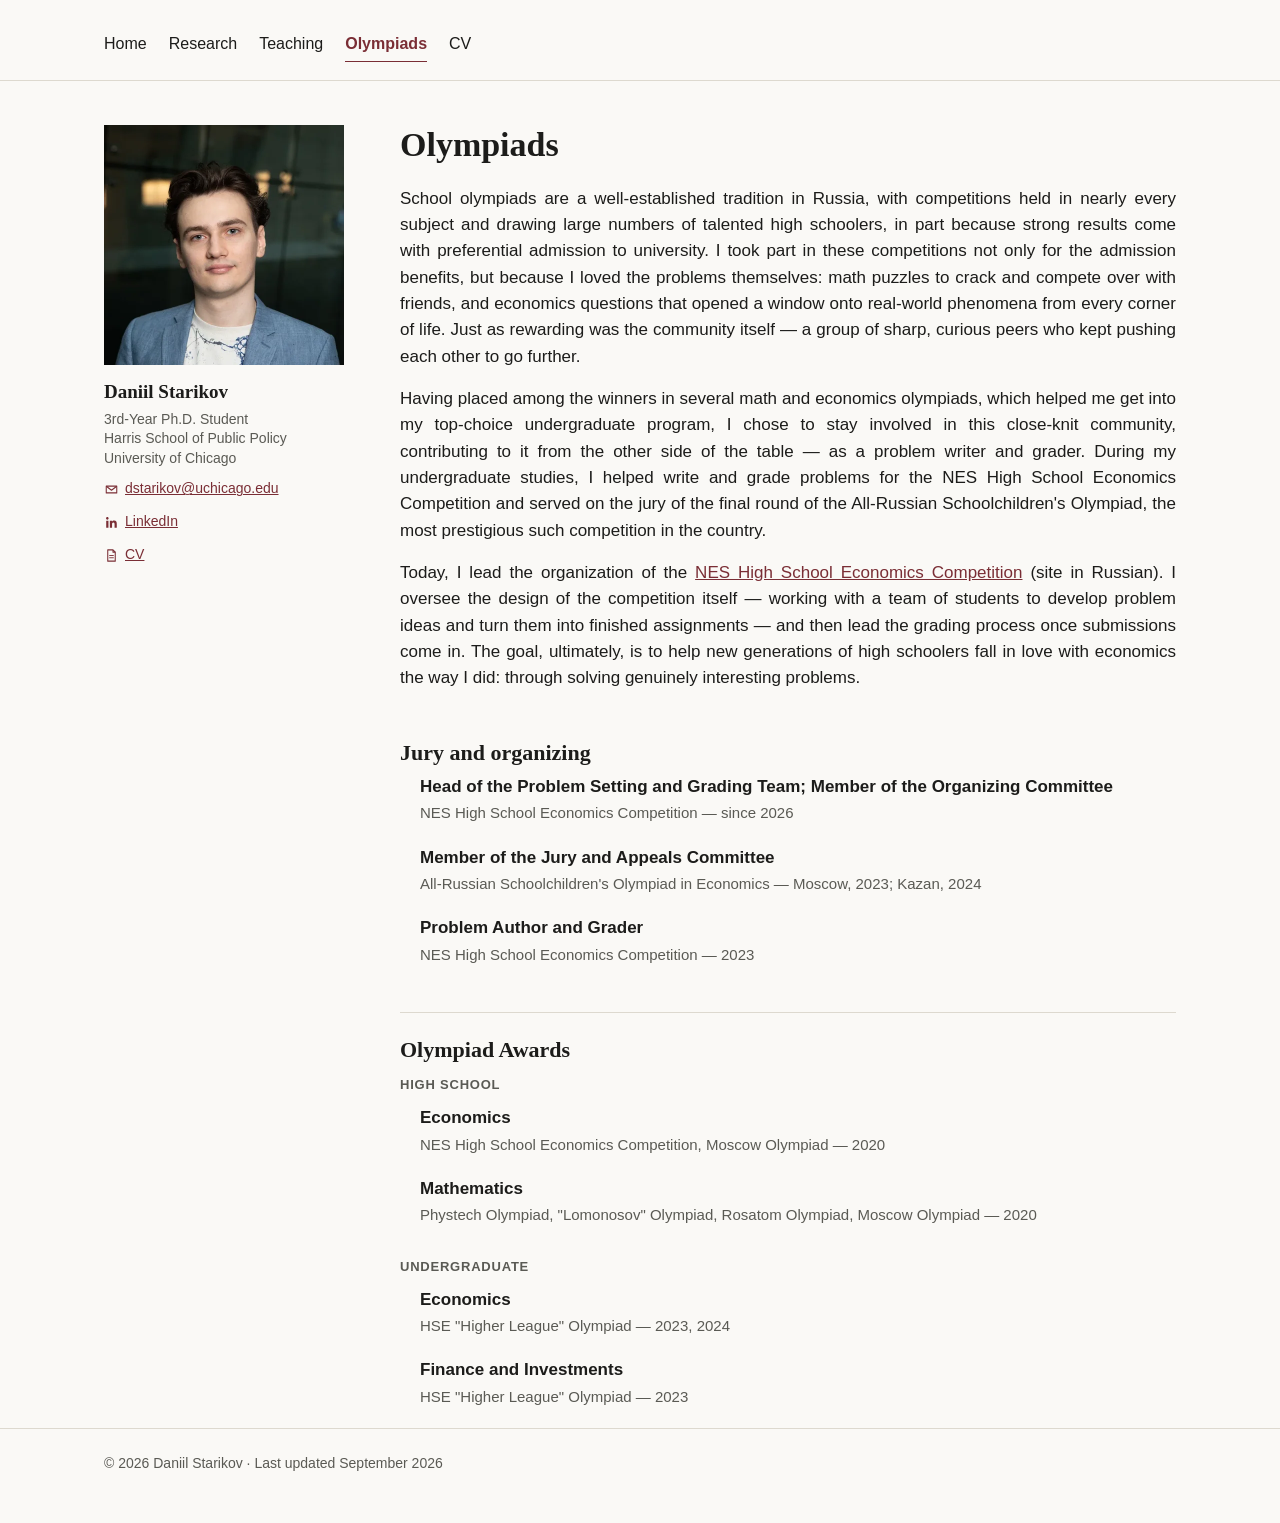
==== olympiads.html @ 8132644c "Initial commit: personal academic website" ====
<!DOCTYPE html>
<html lang="en">
<head>
<meta charset="UTF-8">
<meta name="viewport" content="width=device-width, initial-scale=1">
<title>Olympiads — Daniil Starikov</title>
<link rel="stylesheet" href="style.css">

<!--
  GOOGLE ANALYTICS — same block as index.html.
-->
</head>
<body>

<header class="site-header">
  <div class="wrap">
    <nav class="site-nav">
      <a href="index.html">Home</a>
      <a href="research.html">Research</a>
      <a href="teaching.html">Teaching</a>
      <a href="olympiads.html" class="active">Olympiads</a>
      <a href="cv.pdf">CV</a>
    </nav>
  </div>
</header>

<main class="wrap layout">
  <aside class="sidebar">
    <img src="photo.webp" alt="Daniil Starikov" class="avatar">
    <p class="sidebar-name">Daniil Starikov</p>
    <p class="sidebar-role">3rd-Year Ph.D. Student<br>Harris School of Public Policy<br>University of Chicago</p>
    <ul class="sidebar-links">
      <li><a href="mailto:dstarikov@uchicago.edu"><svg class="icon" viewBox="0 0 20 20" fill="none" aria-hidden="true"><path d="M3 5.5h14v9H3z" stroke="currentColor" stroke-width="1.4" stroke-linejoin="round"/><path d="M3.5 6l6.5 5 6.5-5" stroke="currentColor" stroke-width="1.4" stroke-linecap="round" stroke-linejoin="round"/></svg>dstarikov@uchicago.edu</a></li>
      <li><a href="https://www.linkedin.com/in/dstarikov/"><svg class="icon" viewBox="0 0 24 24" fill="currentColor" aria-hidden="true"><path d="M20.447 20.452h-3.554v-5.569c0-1.328-.027-3.037-1.852-3.037-1.853 0-2.136 1.445-2.136 2.939v5.667H9.351V9h3.414v1.561h.046c.477-.9 1.637-1.85 3.37-1.85 3.601 0 4.267 2.37 4.267 5.455v6.286zM5.337 7.433c-1.144 0-2.063-.926-2.063-2.065 0-1.138.92-2.063 2.063-2.063 1.14 0 2.064.925 2.064 2.063 0 1.139-.925 2.065-2.064 2.065zm1.782 13.019H3.555V9h3.564v11.452z"/></svg>LinkedIn</a></li>
      <li><a href="cv.pdf"><svg class="icon" viewBox="0 0 20 20" fill="none" aria-hidden="true"><path d="M5 2.5h7l3 3v12H5z" stroke="currentColor" stroke-width="1.4" stroke-linejoin="round"/><path d="M12 2.5v3h3" stroke="currentColor" stroke-width="1.4" stroke-linejoin="round"/><path d="M7.5 10h5M7.5 13h5" stroke="currentColor" stroke-width="1.2" stroke-linecap="round"/></svg>CV</a></li>
    </ul>
  </aside>

  <div class="content">
  <h1>Olympiads</h1>

  <p>
    School olympiads are a well-established tradition in Russia, with
    competitions held in nearly every subject and drawing large numbers of
    talented high schoolers, in part because strong results come with
    preferential admission to university. I took part in these competitions
    not only for the admission benefits, but because I loved the problems
    themselves: math puzzles to crack and compete over with friends, and
    economics questions that opened a window onto real-world phenomena from
    every corner of life. Just as rewarding was the community itself — a
    group of sharp, curious peers who kept pushing each other to go
    further.
  </p>

  <p>
    Having placed among the winners in several math and economics
    olympiads, which helped me get into my top-choice undergraduate
    program, I chose
    to stay involved in this close-knit community, contributing to it from
    the other side of the table — as a problem writer and grader. During
    my undergraduate studies,
    I helped write and grade problems for the NES High School Economics
    Competition and served on the jury of the final round of the
    All-Russian Schoolchildren's Olympiad, the most prestigious such
    competition in the country.
  </p>

  <p>
    Today, I lead the organization of the
    <a href="https://schoolcontest.nes.ru/">NES High School Economics Competition</a>
    (site in Russian). I oversee the design of the competition itself —
    working with a team of students to develop problem ideas and turn them
    into finished assignments — and then lead the grading process once
    submissions come in. The goal, ultimately, is to help new generations
    of high schoolers fall in love with economics the way I did: through
    solving genuinely interesting problems.
  </p>

  <h2>Jury and organizing</h2>
  <ul class="entry-list">
    <li>
      <span class="entry-title">Head of the Problem Setting and Grading Team; Member of the Organizing Committee</span>
      <span class="entry-meta">NES High School Economics Competition — since 2026</span>
    </li>
    <li>
      <span class="entry-title">Member of the Jury and Appeals Committee</span>
      <span class="entry-meta">All-Russian Schoolchildren's Olympiad in Economics — Moscow, 2023; Kazan, 2024</span>
    </li>
    <li>
      <span class="entry-title">Problem Author and Grader</span>
      <span class="entry-meta">NES High School Economics Competition — 2023</span>
    </li>
  </ul>

  <h2>Olympiad Awards</h2>

  <h3 class="group-label">High School</h3>
  <ul class="entry-list">
    <li>
      <span class="entry-title">Economics</span>
      <span class="entry-meta">NES High School Economics Competition, Moscow Olympiad — 2020</span>
    </li>
    <li>
      <span class="entry-title">Mathematics</span>
      <span class="entry-meta">Phystech Olympiad, "Lomonosov" Olympiad, Rosatom Olympiad, Moscow Olympiad — 2020</span>
    </li>
  </ul>

  <h3 class="group-label">Undergraduate</h3>
  <ul class="entry-list">
    <li>
      <span class="entry-title">Economics</span>
      <span class="entry-meta">HSE "Higher League" Olympiad — 2023, 2024</span>
    </li>
    <li>
      <span class="entry-title">Finance and Investments</span>
      <span class="entry-meta">HSE "Higher League" Olympiad — 2023</span>
    </li>
  </ul>
  </div>
</main>

<footer class="site-footer">
  <div class="wrap">
    © 2026 Daniil Starikov · Last updated September 2026
  </div>
</footer>

</body>
</html>
---- style.css ----
:root {
  --bg: #faf9f6;
  --text: #1c1c1a;
  --text-secondary: #5a5a54;
  --accent: #7a2e35;
  --rule: #ddd9cf;
  --serif: ui-serif, "Iowan Old Style", "Palatino Linotype", Palatino, Georgia, serif;
  --sans: -apple-system, BlinkMacSystemFont, "Segoe UI", Roboto, "Helvetica Neue", Arial, sans-serif;
}

* { box-sizing: border-box; }

html { -webkit-text-size-adjust: 100%; }

body {
  margin: 0;
  background: var(--bg);
  color: var(--text);
  font-family: var(--sans);
  font-size: 17px;
  line-height: 1.55;
  -webkit-font-smoothing: antialiased;
}

.wrap {
  max-width: 1120px;
  margin: 0 auto;
  padding: 0 24px;
}

main.layout {
  display: flex;
  gap: 56px;
  align-items: flex-start;
}

.sidebar {
  flex: 0 0 240px;
  position: sticky;
  top: 105px;
}

.sidebar .avatar {
  display: block;
  width: 100%;
  height: auto;
  border-radius: 0;
  margin-bottom: 16px;
}

.sidebar-name {
  font-family: var(--serif);
  font-size: 19px;
  font-weight: 600;
  line-height: 1.2;
  margin: 0 0 6px;
}

.sidebar-role {
  font-size: 14px;
  color: var(--text-secondary);
  line-height: 1.4;
  margin: 0 0 10px;
}

.sidebar-links {
  list-style: none;
  padding: 0;
  margin: 0;
  font-size: 14px;
}

.sidebar-links li {
  margin-bottom: 8px;
}

.sidebar-links a {
  display: inline-flex;
  align-items: center;
  gap: 6px;
}

.sidebar-links .icon {
  width: 15px;
  height: 15px;
  flex-shrink: 0;
}

.content {
  flex: 1;
  min-width: 0;
}

@media (max-width: 700px) {
  main.layout {
    flex-direction: column;
    align-items: stretch;
    gap: 28px;
  }

  .sidebar {
    display: none;
  }

  .home-page .sidebar {
    display: block;
    flex: none;
    position: static;
    width: 100%;
    max-width: 240px;
    margin: 0 auto;
    text-align: center;
  }

  .sidebar-links {
    display: flex;
    justify-content: center;
    gap: 16px;
  }

  .sidebar-links li {
    margin-bottom: 0;
  }
}

header.site-header {
  position: sticky;
  top: 0;
  z-index: 10;
  background: var(--bg);
  border-bottom: 1px solid var(--rule);
  padding: 28px 0 18px;
  margin-bottom: 44px;
}

header.site-header .wrap {
  display: flex;
  flex-wrap: wrap;
  align-items: baseline;
  justify-content: space-between;
  gap: 10px 24px;
}

nav.site-nav {
  display: flex;
  gap: 22px;
}

nav.site-nav a {
  color: var(--text);
  text-decoration: none;
  font-size: 16px;
  padding: 4px 0;
}

nav.site-nav a:hover,
nav.site-nav a.active {
  color: var(--accent);
}

nav.site-nav a.active {
  font-weight: 600;
  border-bottom: 1.5px solid var(--accent);
}

main {
  padding-bottom: 64px;
}

h1 {
  font-family: var(--serif);
  font-size: 34px;
  font-weight: 600;
  line-height: 1.2;
  margin: 0 0 6px;
}

h2 {
  font-family: var(--serif);
  font-size: 22px;
  font-weight: 600;
  margin: 44px 0 4px;
  padding-top: 20px;
  border-top: 1px solid var(--rule);
}

h2:first-of-type { border-top: none; padding-top: 0; }

h1 + h2 { margin-top: 20px; }

h1 + p { margin-top: 20px; }

p { margin: 0 0 16px; }

.content p,
.pub-abstract {
  text-align: justify;
  hyphens: auto;
}

a { color: var(--accent); }

a:hover { text-decoration-thickness: 1.5px; }

/* Bibliography-style entries: hanging indent, like a reference list */
.pub-list {
  list-style: none;
  padding: 0;
  margin: 0;
}

.pub-list li {
  padding-left: 1.6em;
  text-indent: -1.6em;
  margin-bottom: 22px;
}

.pub-title {
  font-weight: 600;
}

.pub-meta {
  display: block;
  padding-left: 1.6em;
  text-indent: 0;
  color: var(--text-secondary);
  font-size: 15px;
  margin-top: 2px;
}

.pub-abstract {
  display: block;
  padding-left: 1.6em;
  text-indent: 0;
  margin-top: 6px;
}

.status {
  font-size: 14px;
  color: var(--text-secondary);
  font-style: italic;
}

.entry-list {
  list-style: none;
  padding: 0 0 0 20px;
  margin: 0;
}

.entry-list li {
  margin-bottom: 18px;
}

.entry-title {
  font-weight: 600;
  display: block;
}

.entry-meta {
  color: var(--text-secondary);
  font-size: 15px;
}

.two-col {
  display: flex;
  flex-wrap: wrap;
  gap: 48px;
  margin-top: 12px;
  padding-top: 28px;
  border-top: 1px solid var(--rule);
}

.two-col > div {
  flex: 1;
  min-width: 220px;
}

.subheading {
  font-family: var(--serif);
  font-size: 17px;
  font-weight: 600;
  margin: 0 0 12px;
}

.group-label {
  text-transform: uppercase;
  letter-spacing: 0.06em;
  font-size: 13px;
  font-weight: 600;
  color: var(--text-secondary);
  margin: 28px 0 10px;
}

h2 + .group-label {
  margin-top: 8px;
}

.icon-list {
  list-style: none;
  padding: 0;
  margin: 0;
}

.icon-list li {
  display: flex;
  align-items: center;
  gap: 8px;
  margin-bottom: 10px;
}

.icon-list .icon {
  width: 20px;
  height: 20px;
  flex-shrink: 0;
  color: var(--accent);
}

.edu-course {
  margin: 0;
  font-weight: 600;
}

.edu-institution {
  margin: 2px 0 0;
  color: var(--text-secondary);
  font-size: 14px;
}

.placeholder {
  background: #fff8e6;
  border: 1px solid #eadfb8;
  padding: 2px 6px;
  border-radius: 3px;
  font-size: 0.92em;
}

footer.site-footer {
  border-top: 1px solid var(--rule);
  padding: 24px 0 48px;
  color: var(--text-secondary);
  font-size: 14px;
}

footer.site-footer a { color: var(--text-secondary); }

@media (max-width: 480px) {
  h1 { font-size: 28px; }
  nav.site-nav { gap: 14px; }
  body { font-size: 16px; }
  .two-col { gap: 24px; }
}
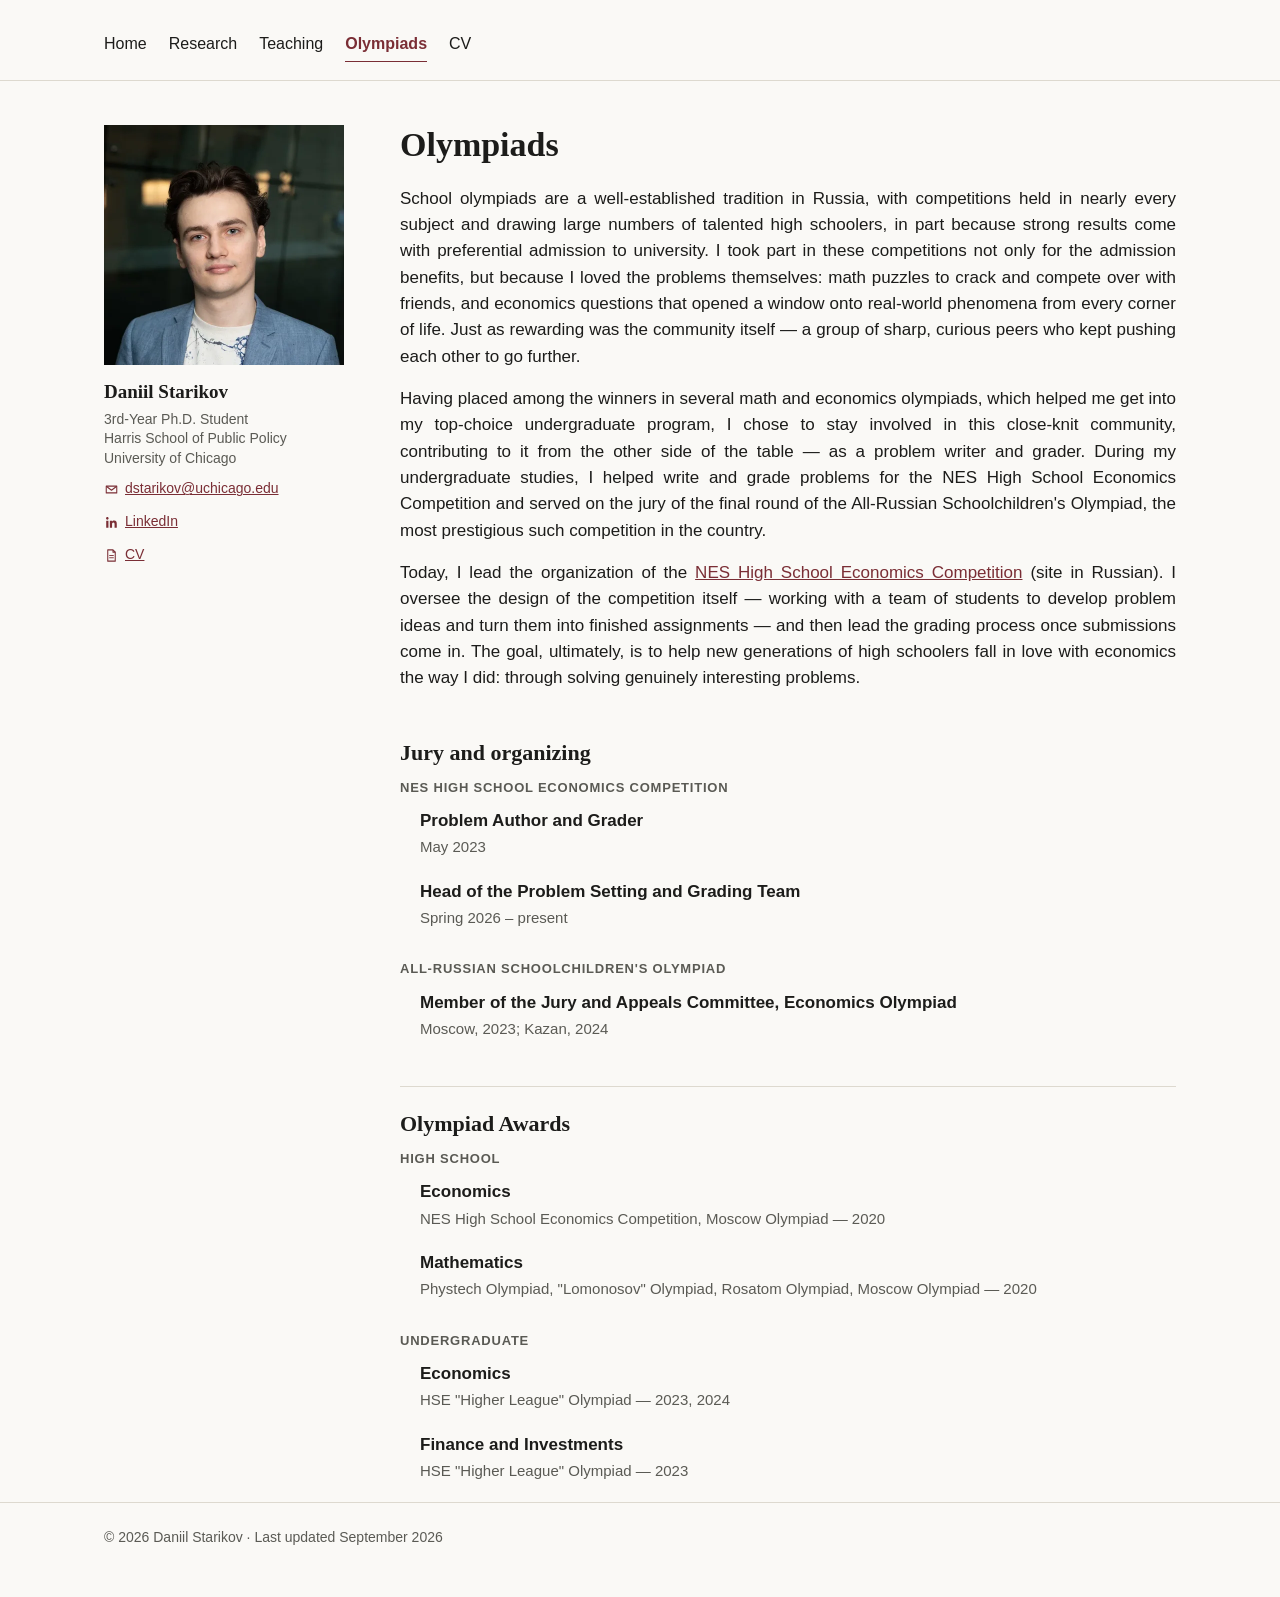
==== commit e2a56a61: "Update CV; regroup olympiad jury/organizing roles by competition to match CV" ====
--- a/olympiads.html
+++ b/olympiads.html
@@ -4,11 +4,18 @@
 <meta charset="UTF-8">
 <meta name="viewport" content="width=device-width, initial-scale=1">
 <title>Olympiads — Daniil Starikov</title>
-<link rel="stylesheet" href="style.css">
+<link rel="icon" type="image/svg+xml" href="assets/icons/favicon.svg">
+<link rel="icon" type="image/png" href="assets/icons/favicon.png">
+<link rel="apple-touch-icon" href="assets/icons/apple-touch-icon.png">
+<link rel="stylesheet" href="assets/css/style.css">
 
-<!--
-  GOOGLE ANALYTICS — same block as index.html.
--->
+<script async src="https://www.googletagmanager.com/gtag/js?id=G-F8ZYG67HVC"></script>
+<script>
+  window.dataLayer = window.dataLayer || [];
+  function gtag(){dataLayer.push(arguments);}
+  gtag('js', new Date());
+  gtag('config', 'G-F8ZYG67HVC');
+</script>
 </head>
 <body>
 
@@ -19,20 +26,20 @@
       <a href="research.html">Research</a>
       <a href="teaching.html">Teaching</a>
       <a href="olympiads.html" class="active">Olympiads</a>
-      <a href="cv.pdf">CV</a>
+      <a href="assets/pdfs/cv.pdf">CV</a>
     </nav>
   </div>
 </header>
 
 <main class="wrap layout">
   <aside class="sidebar">
-    <img src="photo.webp" alt="Daniil Starikov" class="avatar">
+    <img src="assets/images/photo.webp" alt="Daniil Starikov" class="avatar">
     <p class="sidebar-name">Daniil Starikov</p>
     <p class="sidebar-role">3rd-Year Ph.D. Student<br>Harris School of Public Policy<br>University of Chicago</p>
     <ul class="sidebar-links">
       <li><a href="mailto:dstarikov@uchicago.edu"><svg class="icon" viewBox="0 0 20 20" fill="none" aria-hidden="true"><path d="M3 5.5h14v9H3z" stroke="currentColor" stroke-width="1.4" stroke-linejoin="round"/><path d="M3.5 6l6.5 5 6.5-5" stroke="currentColor" stroke-width="1.4" stroke-linecap="round" stroke-linejoin="round"/></svg>dstarikov@uchicago.edu</a></li>
       <li><a href="https://www.linkedin.com/in/dstarikov/"><svg class="icon" viewBox="0 0 24 24" fill="currentColor" aria-hidden="true"><path d="M20.447 20.452h-3.554v-5.569c0-1.328-.027-3.037-1.852-3.037-1.853 0-2.136 1.445-2.136 2.939v5.667H9.351V9h3.414v1.561h.046c.477-.9 1.637-1.85 3.37-1.85 3.601 0 4.267 2.37 4.267 5.455v6.286zM5.337 7.433c-1.144 0-2.063-.926-2.063-2.065 0-1.138.92-2.063 2.063-2.063 1.14 0 2.064.925 2.064 2.063 0 1.139-.925 2.065-2.064 2.065zm1.782 13.019H3.555V9h3.564v11.452z"/></svg>LinkedIn</a></li>
-      <li><a href="cv.pdf"><svg class="icon" viewBox="0 0 20 20" fill="none" aria-hidden="true"><path d="M5 2.5h7l3 3v12H5z" stroke="currentColor" stroke-width="1.4" stroke-linejoin="round"/><path d="M12 2.5v3h3" stroke="currentColor" stroke-width="1.4" stroke-linejoin="round"/><path d="M7.5 10h5M7.5 13h5" stroke="currentColor" stroke-width="1.2" stroke-linecap="round"/></svg>CV</a></li>
+      <li><a href="assets/pdfs/cv.pdf"><svg class="icon" viewBox="0 0 20 20" fill="none" aria-hidden="true"><path d="M5 2.5h7l3 3v12H5z" stroke="currentColor" stroke-width="1.4" stroke-linejoin="round"/><path d="M12 2.5v3h3" stroke="currentColor" stroke-width="1.4" stroke-linejoin="round"/><path d="M7.5 10h5M7.5 13h5" stroke="currentColor" stroke-width="1.2" stroke-linecap="round"/></svg>CV</a></li>
     </ul>
   </aside>
 
@@ -77,18 +84,24 @@
   </p>
 
   <h2>Jury and organizing</h2>
+
+  <h3 class="group-label">NES High School Economics Competition</h3>
   <ul class="entry-list">
     <li>
-      <span class="entry-title">Head of the Problem Setting and Grading Team; Member of the Organizing Committee</span>
-      <span class="entry-meta">NES High School Economics Competition — since 2026</span>
+      <span class="entry-title">Problem Author and Grader</span>
+      <span class="entry-meta">May 2023</span>
     </li>
     <li>
-      <span class="entry-title">Member of the Jury and Appeals Committee</span>
-      <span class="entry-meta">All-Russian Schoolchildren's Olympiad in Economics — Moscow, 2023; Kazan, 2024</span>
+      <span class="entry-title">Head of the Problem Setting and Grading Team</span>
+      <span class="entry-meta">Spring 2026 – present</span>
     </li>
+  </ul>
+
+  <h3 class="group-label">All-Russian Schoolchildren's Olympiad</h3>
+  <ul class="entry-list">
     <li>
-      <span class="entry-title">Problem Author and Grader</span>
-      <span class="entry-meta">NES High School Economics Competition — 2023</span>
+      <span class="entry-title">Member of the Jury and Appeals Committee, Economics Olympiad</span>
+      <span class="entry-meta">Moscow, 2023; Kazan, 2024</span>
     </li>
   </ul>
 
--- a/assets/css/style.css
+++ b/assets/css/style.css
@@ -0,0 +1,351 @@
+:root {
+  --bg: #faf9f6;
+  --text: #1c1c1a;
+  --text-secondary: #5a5a54;
+  --accent: #7a2e35;
+  --rule: #ddd9cf;
+  --serif: ui-serif, "Iowan Old Style", "Palatino Linotype", Palatino, Georgia, serif;
+  --sans: -apple-system, BlinkMacSystemFont, "Segoe UI", Roboto, "Helvetica Neue", Arial, sans-serif;
+}
+
+* { box-sizing: border-box; }
+
+html { -webkit-text-size-adjust: 100%; }
+
+body {
+  margin: 0;
+  background: var(--bg);
+  color: var(--text);
+  font-family: var(--sans);
+  font-size: 17px;
+  line-height: 1.55;
+  -webkit-font-smoothing: antialiased;
+}
+
+.wrap {
+  max-width: 1120px;
+  margin: 0 auto;
+  padding: 0 24px;
+}
+
+main.layout {
+  display: flex;
+  gap: 56px;
+  align-items: flex-start;
+}
+
+.sidebar {
+  flex: 0 0 240px;
+  position: sticky;
+  top: 105px;
+}
+
+.sidebar .avatar {
+  display: block;
+  width: 100%;
+  height: auto;
+  border-radius: 0;
+  margin-bottom: 16px;
+}
+
+.sidebar-name {
+  font-family: var(--serif);
+  font-size: 19px;
+  font-weight: 600;
+  line-height: 1.2;
+  margin: 0 0 6px;
+}
+
+.sidebar-role {
+  font-size: 14px;
+  color: var(--text-secondary);
+  line-height: 1.4;
+  margin: 0 0 10px;
+}
+
+.sidebar-links {
+  list-style: none;
+  padding: 0;
+  margin: 0;
+  font-size: 14px;
+}
+
+.sidebar-links li {
+  margin-bottom: 8px;
+}
+
+.sidebar-links a {
+  display: inline-flex;
+  align-items: center;
+  gap: 6px;
+}
+
+.sidebar-links .icon {
+  width: 15px;
+  height: 15px;
+  flex-shrink: 0;
+}
+
+.content {
+  flex: 1;
+  min-width: 0;
+}
+
+@media (max-width: 700px) {
+  main.layout {
+    flex-direction: column;
+    align-items: stretch;
+    gap: 28px;
+  }
+
+  .sidebar {
+    display: none;
+  }
+
+  .home-page .sidebar {
+    display: block;
+    flex: none;
+    position: static;
+    width: 100%;
+    max-width: 240px;
+    margin: 0 auto;
+    text-align: center;
+  }
+
+  .sidebar-links {
+    display: flex;
+    justify-content: center;
+    gap: 16px;
+  }
+
+  .sidebar-links li {
+    margin-bottom: 0;
+  }
+}
+
+header.site-header {
+  position: sticky;
+  top: 0;
+  z-index: 10;
+  background: var(--bg);
+  border-bottom: 1px solid var(--rule);
+  padding: 28px 0 18px;
+  margin-bottom: 44px;
+}
+
+header.site-header .wrap {
+  display: flex;
+  flex-wrap: wrap;
+  align-items: baseline;
+  justify-content: space-between;
+  gap: 10px 24px;
+}
+
+nav.site-nav {
+  display: flex;
+  gap: 22px;
+}
+
+nav.site-nav a {
+  color: var(--text);
+  text-decoration: none;
+  font-size: 16px;
+  padding: 4px 0;
+}
+
+nav.site-nav a:hover,
+nav.site-nav a.active {
+  color: var(--accent);
+}
+
+nav.site-nav a.active {
+  font-weight: 600;
+  border-bottom: 1.5px solid var(--accent);
+}
+
+main {
+  padding-bottom: 64px;
+}
+
+h1 {
+  font-family: var(--serif);
+  font-size: 34px;
+  font-weight: 600;
+  line-height: 1.2;
+  margin: 0 0 6px;
+}
+
+h2 {
+  font-family: var(--serif);
+  font-size: 22px;
+  font-weight: 600;
+  margin: 44px 0 4px;
+  padding-top: 20px;
+  border-top: 1px solid var(--rule);
+}
+
+h2:first-of-type { border-top: none; padding-top: 0; }
+
+h1 + h2 { margin-top: 20px; }
+
+h1 + p { margin-top: 20px; }
+
+p { margin: 0 0 16px; }
+
+.content p,
+.pub-abstract {
+  text-align: justify;
+  hyphens: auto;
+}
+
+a { color: var(--accent); }
+
+a:hover { text-decoration-thickness: 1.5px; }
+
+/* Bibliography-style entries: hanging indent, like a reference list */
+.pub-list {
+  list-style: none;
+  padding: 0;
+  margin: 0;
+}
+
+.pub-list li {
+  padding-left: 1.6em;
+  text-indent: -1.6em;
+  margin-bottom: 22px;
+}
+
+.pub-title {
+  font-weight: 600;
+}
+
+.pub-meta {
+  display: block;
+  padding-left: 1.6em;
+  text-indent: 0;
+  color: var(--text-secondary);
+  font-size: 15px;
+  margin-top: 2px;
+}
+
+.pub-abstract {
+  display: block;
+  padding-left: 1.6em;
+  text-indent: 0;
+  margin-top: 6px;
+}
+
+.status {
+  font-size: 14px;
+  color: var(--text-secondary);
+  font-style: italic;
+}
+
+.entry-list {
+  list-style: none;
+  padding: 0 0 0 20px;
+  margin: 0;
+}
+
+.entry-list li {
+  margin-bottom: 18px;
+}
+
+.entry-title {
+  font-weight: 600;
+  display: block;
+}
+
+.entry-meta {
+  color: var(--text-secondary);
+  font-size: 15px;
+}
+
+.two-col {
+  display: flex;
+  flex-wrap: wrap;
+  gap: 48px;
+  margin-top: 12px;
+  padding-top: 28px;
+  border-top: 1px solid var(--rule);
+}
+
+.two-col > div {
+  flex: 1;
+  min-width: 220px;
+}
+
+.subheading {
+  font-family: var(--serif);
+  font-size: 17px;
+  font-weight: 600;
+  margin: 0 0 12px;
+}
+
+.group-label {
+  text-transform: uppercase;
+  letter-spacing: 0.06em;
+  font-size: 13px;
+  font-weight: 600;
+  color: var(--text-secondary);
+  margin: 28px 0 10px;
+}
+
+h2 + .group-label {
+  margin-top: 8px;
+}
+
+.icon-list {
+  list-style: none;
+  padding: 0;
+  margin: 0;
+}
+
+.icon-list li {
+  display: flex;
+  align-items: center;
+  gap: 8px;
+  margin-bottom: 10px;
+}
+
+.icon-list .icon {
+  width: 20px;
+  height: 20px;
+  flex-shrink: 0;
+  color: var(--accent);
+}
+
+.edu-course {
+  margin: 0;
+  font-weight: 600;
+}
+
+.edu-institution {
+  margin: 2px 0 0;
+  color: var(--text-secondary);
+  font-size: 14px;
+}
+
+.placeholder {
+  background: #fff8e6;
+  border: 1px solid #eadfb8;
+  padding: 2px 6px;
+  border-radius: 3px;
+  font-size: 0.92em;
+}
+
+footer.site-footer {
+  border-top: 1px solid var(--rule);
+  padding: 24px 0 48px;
+  color: var(--text-secondary);
+  font-size: 14px;
+}
+
+footer.site-footer a { color: var(--text-secondary); }
+
+@media (max-width: 480px) {
+  h1 { font-size: 28px; }
+  nav.site-nav { gap: 14px; }
+  body { font-size: 16px; }
+  .two-col { gap: 24px; }
+}
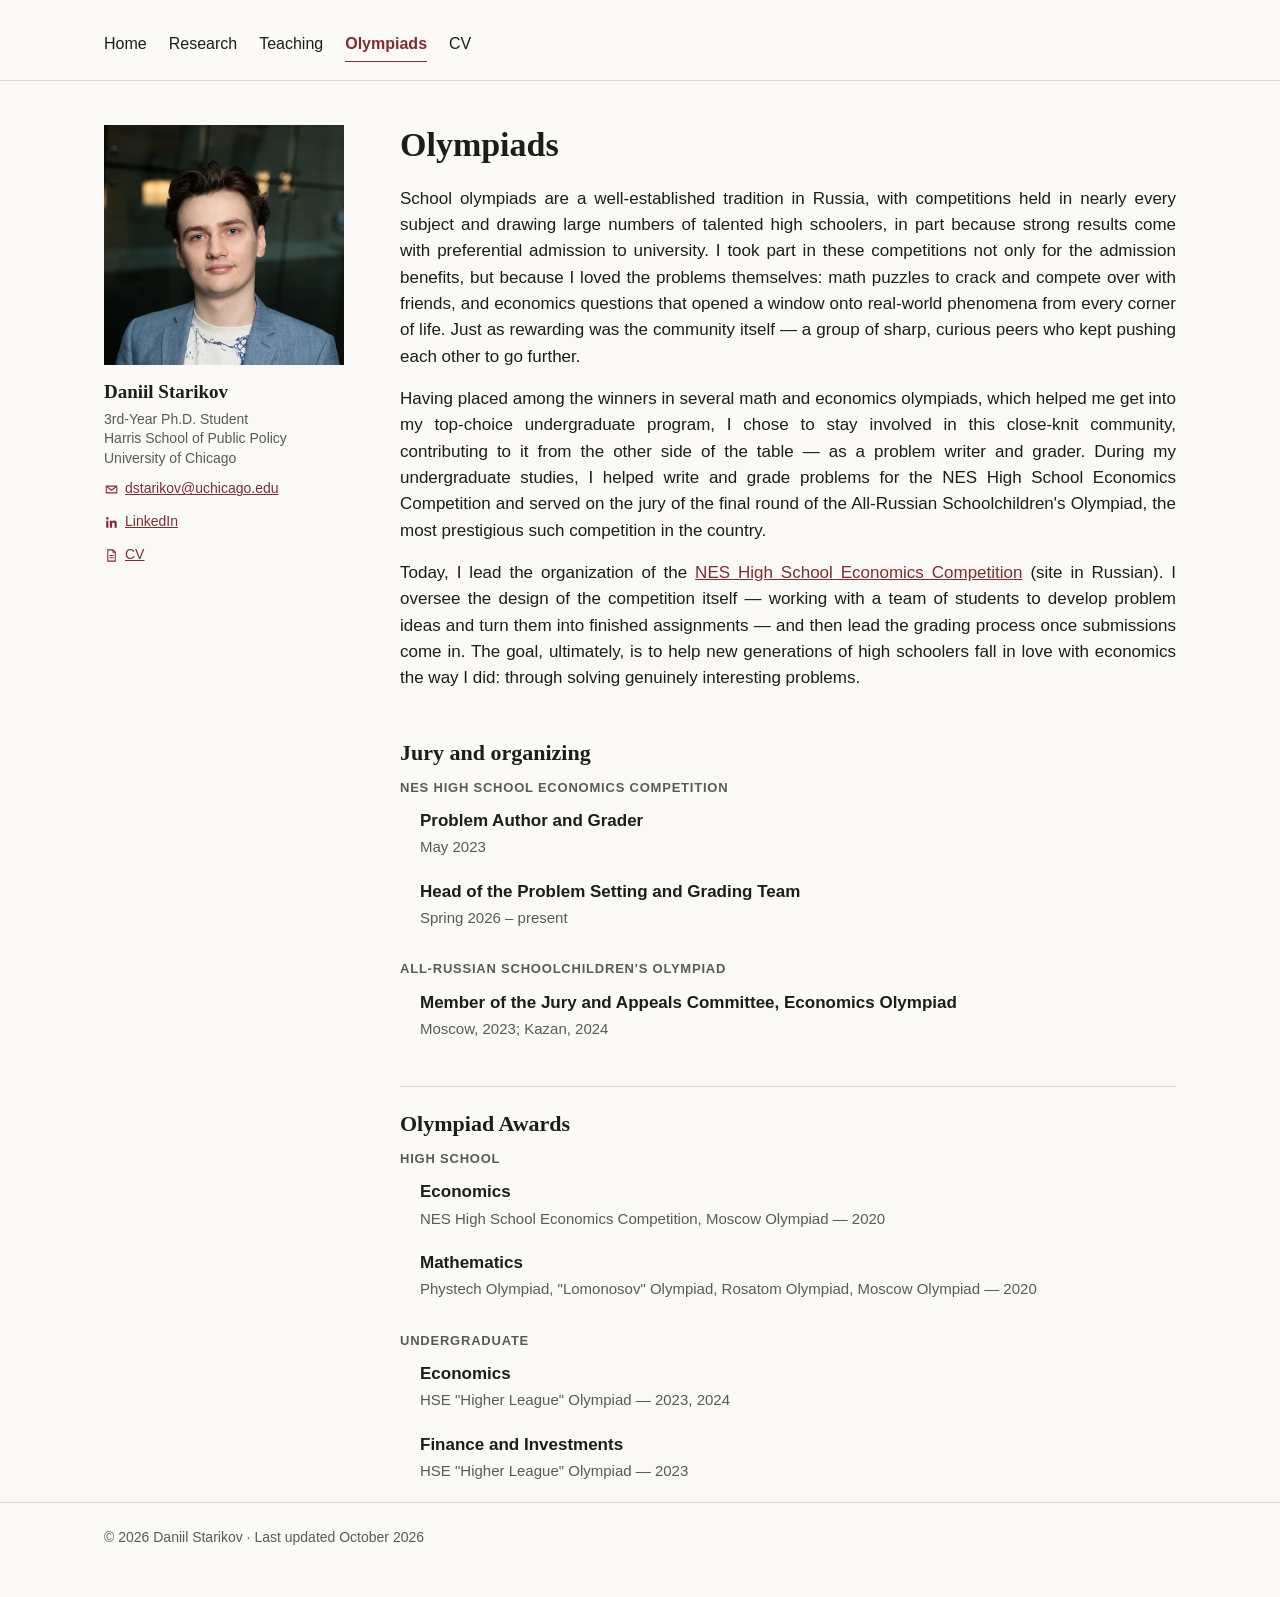
==== commit fd59e628: "Update Soviet repression abstract; bump last-updated date to October 2026 Co-Authored-By: Claude Son" ====
--- a/olympiads.html
+++ b/olympiads.html
@@ -135,7 +135,7 @@
 
 <footer class="site-footer">
   <div class="wrap">
-    © 2026 Daniil Starikov · Last updated September 2026
+    © 2026 Daniil Starikov · Last updated October 2026
   </div>
 </footer>
 
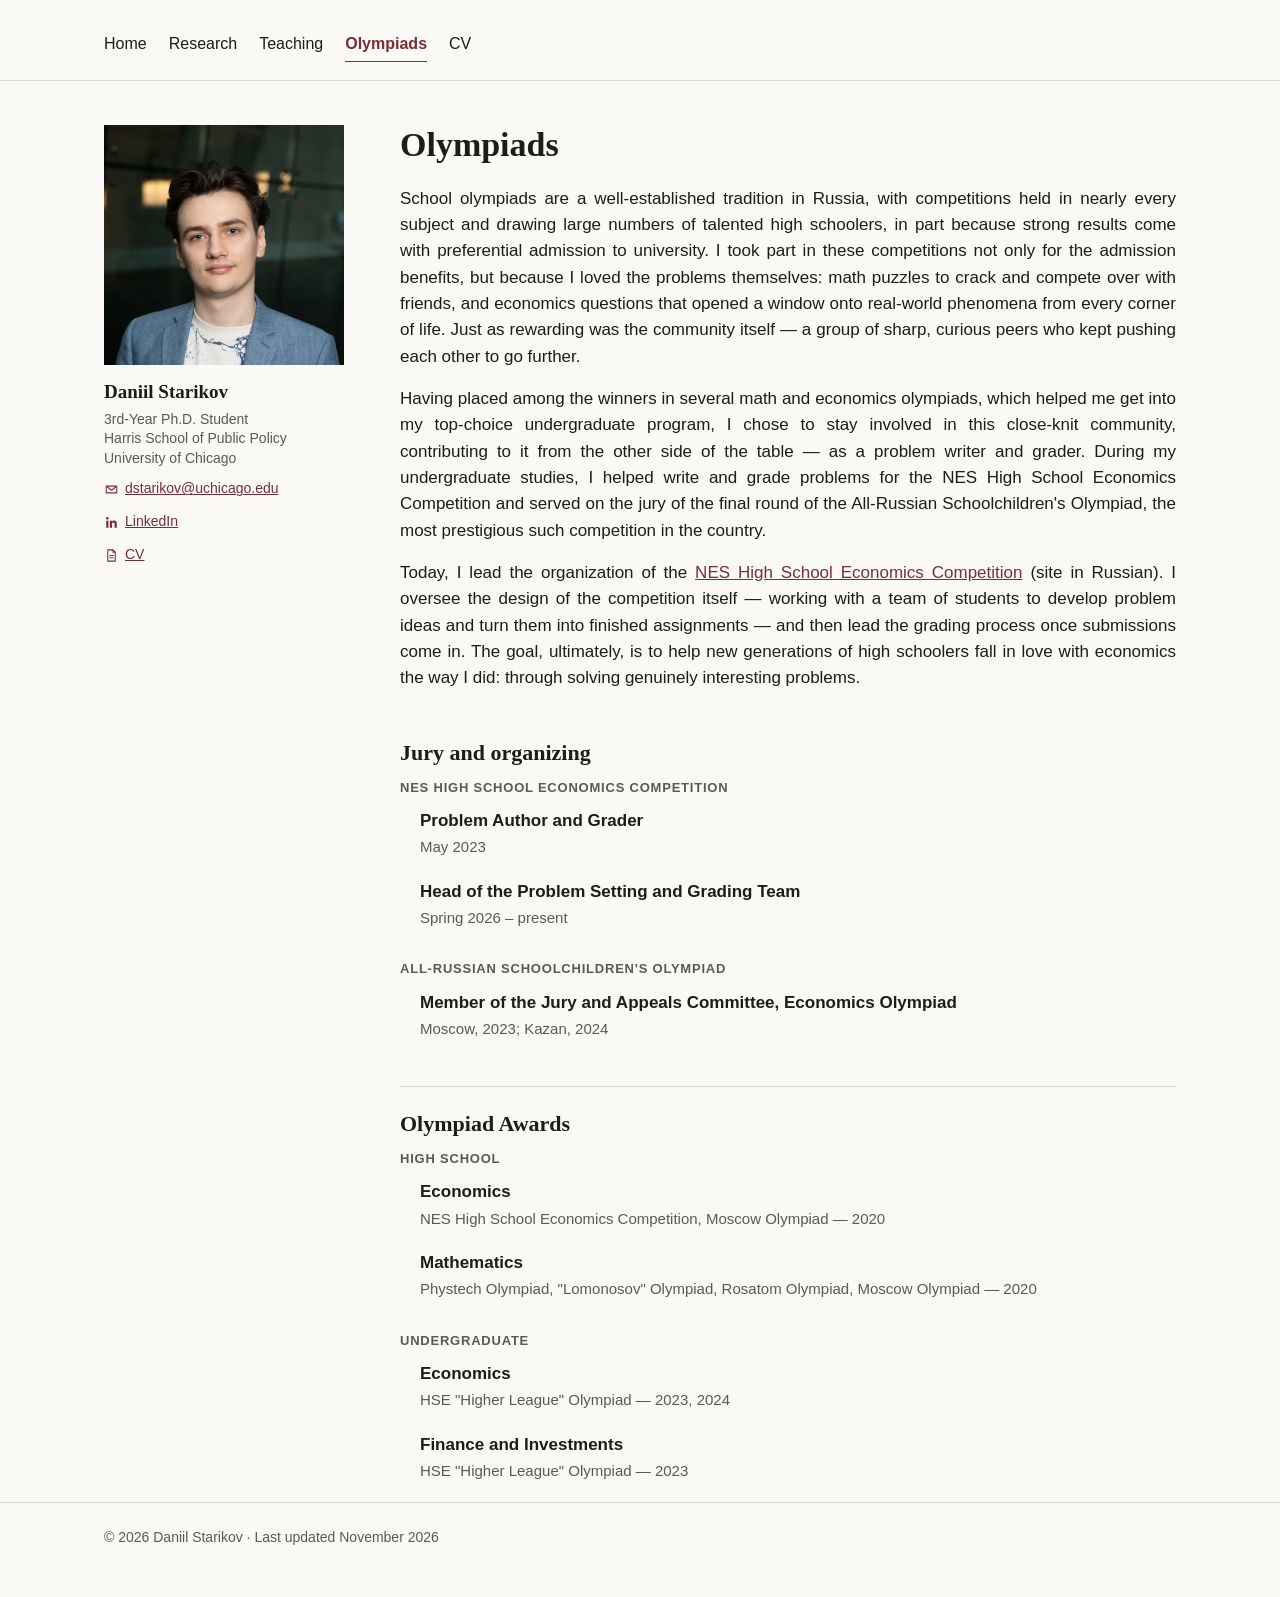
==== commit b67604c6: "Update CV; bump last-updated date to November 2026 Co-Authored-By: Claude Sonnet 5.5 <noreply@anthro" ====
--- a/olympiads.html
+++ b/olympiads.html
@@ -135,7 +135,7 @@
 
 <footer class="site-footer">
   <div class="wrap">
-    © 2026 Daniil Starikov · Last updated October 2026
+    © 2026 Daniil Starikov · Last updated November 2026
   </div>
 </footer>
 
